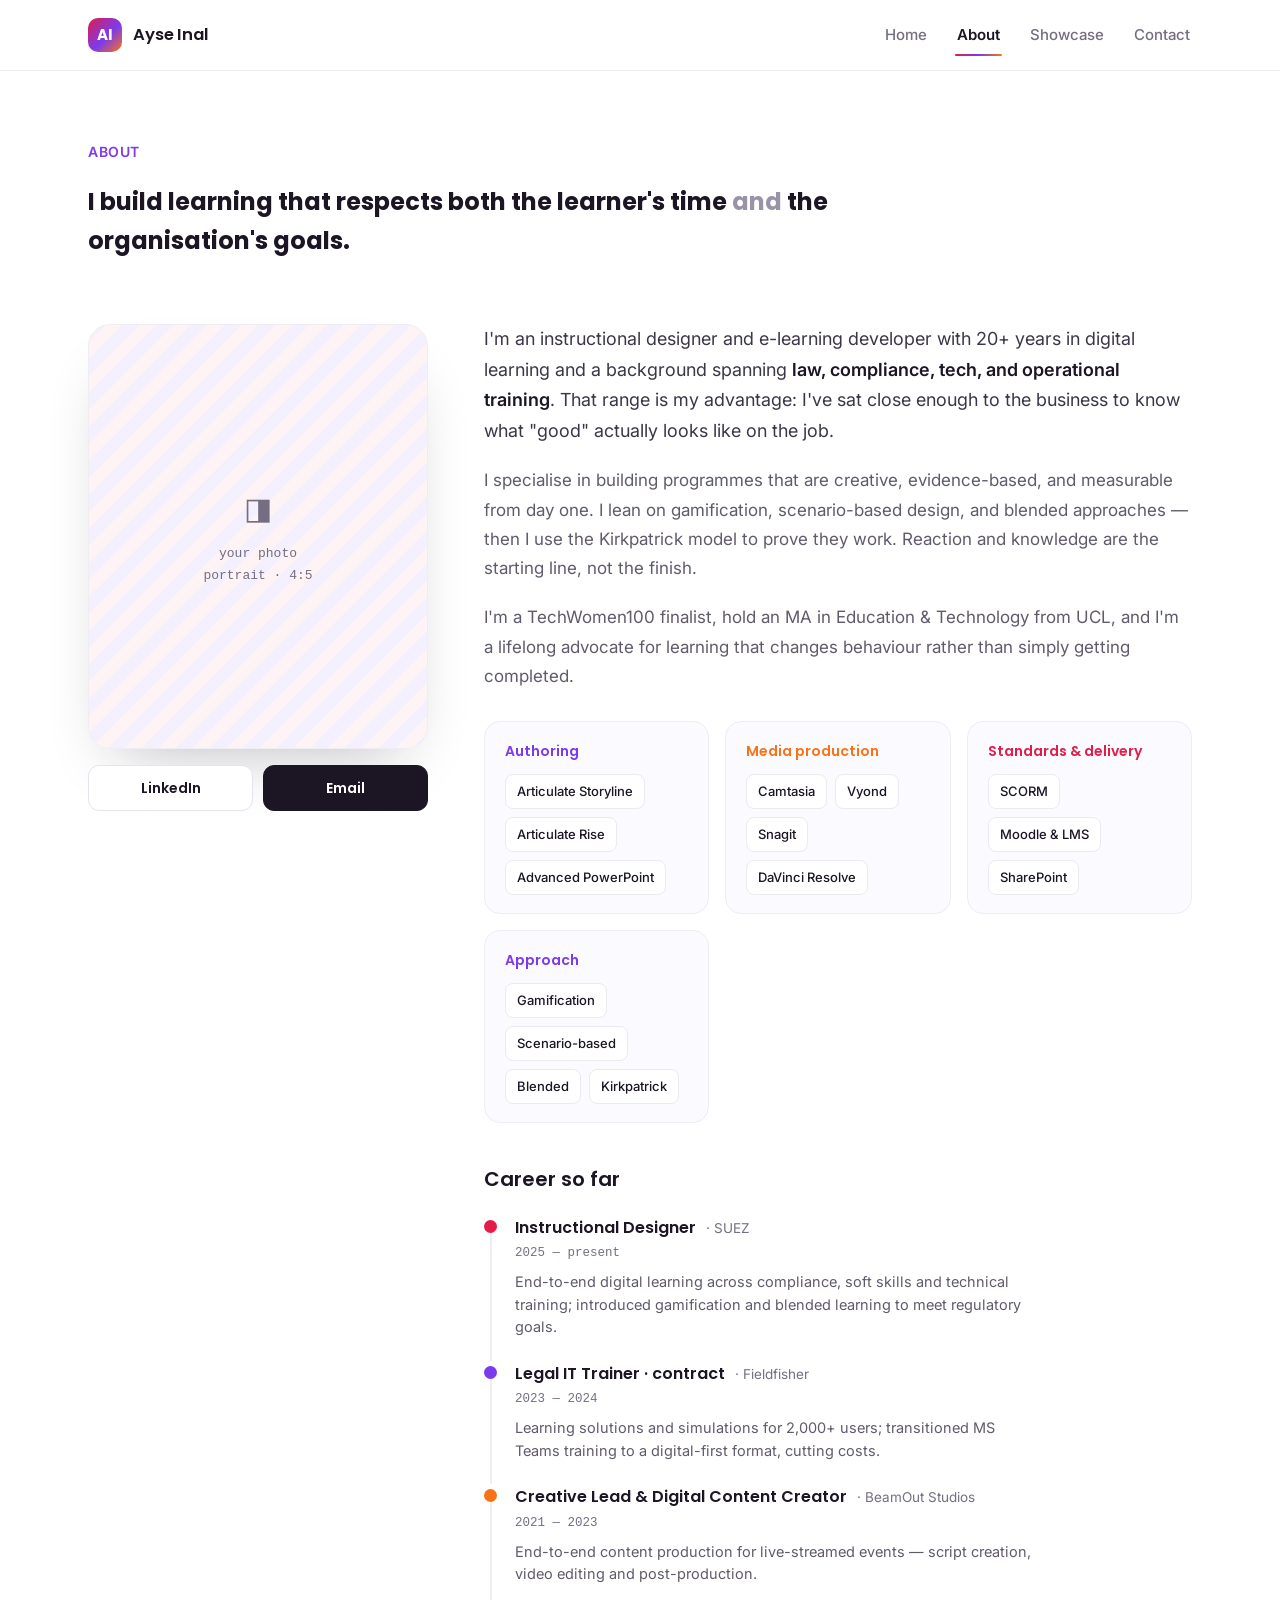
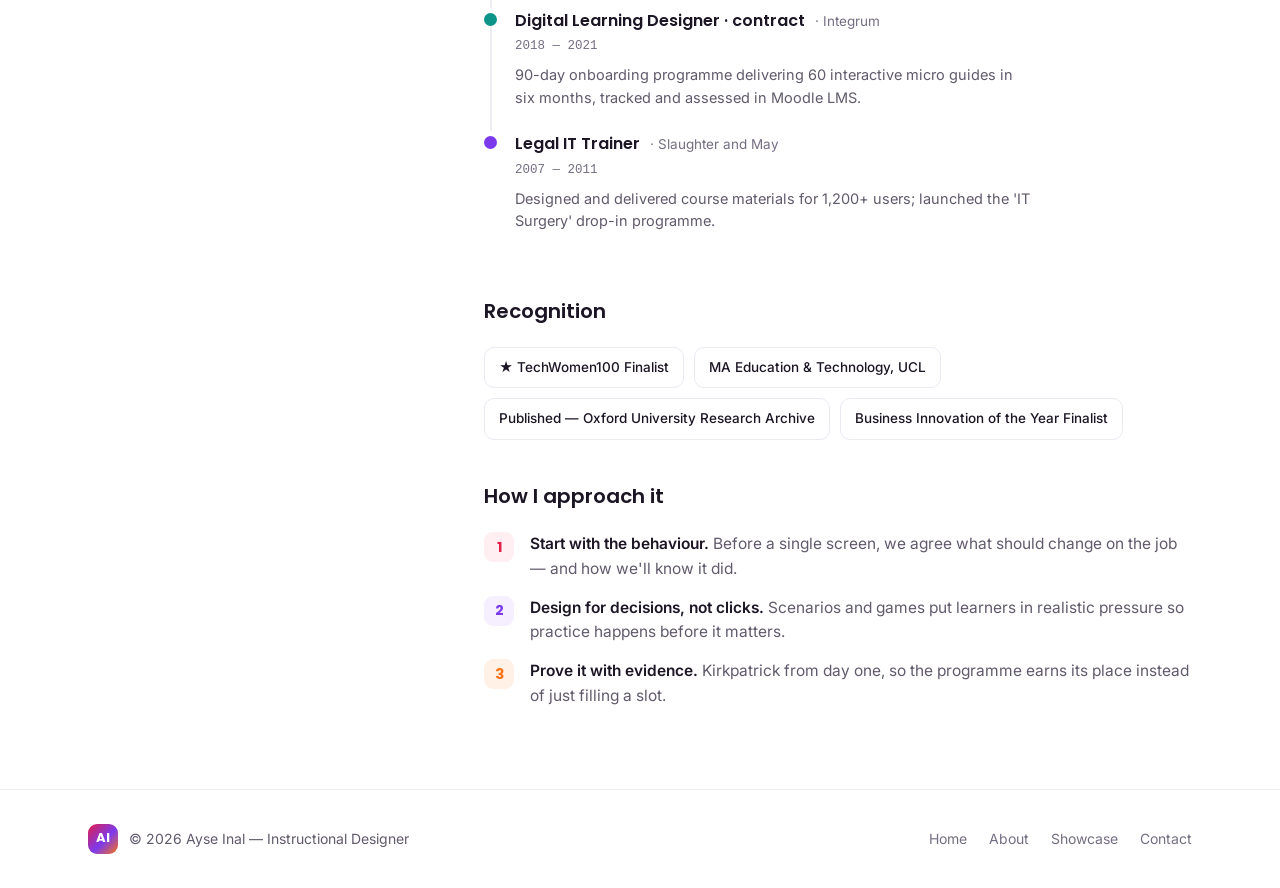
==== about.html @ 280767b0 "Replace coming-soon page with full portfolio site Four pages (Home, About, Showcase, Contact) implem" ====
<!DOCTYPE html>
<html lang="en">
<head>
<meta charset="utf-8">
<meta name="viewport" content="width=device-width, initial-scale=1">
<title>About — Ayse Inal</title>
<meta name="description" content="Ayse Inal — instructional designer with 20+ years across law, compliance, tech and operational training. TechWomen100 finalist, MA Education & Technology (UCL).">
<link rel="icon" type="image/svg+xml" href="assets/favicon.svg">
<link rel="preconnect" href="https://fonts.googleapis.com">
<link rel="preconnect" href="https://fonts.gstatic.com" crossorigin>
<link href="https://fonts.googleapis.com/css2?family=Poppins:wght@500;600;700&family=Inter:wght@400;500;600;700&display=swap" rel="stylesheet">
<link rel="stylesheet" href="css/styles.css">
</head>
<body>

<a class="skip-link" href="#main">Skip to content</a>

<header class="site-nav">
  <div class="nav-inner">
    <a class="brand" href="index.html">
      <span class="brand-mark" aria-hidden="true">AI</span>
      <span class="brand-name">Ayse Inal</span>
    </a>
    <nav aria-label="Primary">
      <ul class="nav-links">
        <li><a href="index.html">Home</a></li>
        <li><a href="about.html" aria-current="page">About</a></li>
        <li><a href="showcase.html">Showcase</a></li>
        <li><a href="contact.html">Contact</a></li>
      </ul>
    </nav>
  </div>
</header>

<main id="main">

  <section class="container about-head">
    <div class="eyebrow">About</div>
    <h1>I build learning that respects both the learner's time <span class="dim">and</span> the organisation's goals.</h1>
  </section>

  <section class="container about-layout">

    <div class="about-side">
      <!-- Replace this placeholder with your photo: delete the .photo-slot div
           and uncomment the img below (a portrait crop, roughly 4:5, works best).
      <img class="photo-slot" src="assets/portrait.jpg" alt="Ayse Inal">
      -->
      <div class="photo-slot" role="img" aria-label="Portrait photo placeholder">
        <div class="photo-slot-note">
          <div class="glyph" aria-hidden="true">◨</div>
          your photo<br>portrait · 4:5
        </div>
      </div>
      <div class="about-side-links">
        <a class="side-link linkedin" href="https://www.linkedin.com/in/your-handle" target="_blank" rel="noopener">LinkedIn</a>
        <a class="side-link email" href="mailto:hello@ayseinal.co.uk">Email</a>
      </div>
    </div>

    <div class="about-main">
      <p class="lead">
        I'm an instructional designer and e-learning developer with 20+ years in digital learning
        and a background spanning <strong>law, compliance, tech, and operational training</strong>.
        That range is my advantage: I've sat close enough to the business to know what "good"
        actually looks like on the job.
      </p>
      <p class="body-para">
        I specialise in building programmes that are creative, evidence-based, and measurable from
        day one. I lean on gamification, scenario-based design, and blended approaches — then I use
        the Kirkpatrick model to prove they work. Reaction and knowledge are the starting line, not
        the finish.
      </p>
      <p class="body-para last">
        I'm a TechWomen100 finalist, hold an MA in Education &amp; Technology from UCL, and I'm a
        lifelong advocate for learning that changes behaviour rather than simply getting completed.
      </p>

      <div class="tools-grid">
        <div class="tool-card c-violet">
          <h3>Authoring</h3>
          <div class="tool-chips">
            <span>Articulate Storyline</span>
            <span>Articulate Rise</span>
            <span>Advanced PowerPoint</span>
          </div>
        </div>
        <div class="tool-card c-orange">
          <h3>Media production</h3>
          <div class="tool-chips">
            <span>Camtasia</span>
            <span>Vyond</span>
            <span>Snagit</span>
            <span>DaVinci Resolve</span>
          </div>
        </div>
        <div class="tool-card c-rose">
          <h3>Standards &amp; delivery</h3>
          <div class="tool-chips">
            <span>SCORM</span>
            <span>Moodle &amp; LMS</span>
            <span>SharePoint</span>
          </div>
        </div>
        <div class="tool-card c-violet">
          <h3>Approach</h3>
          <div class="tool-chips">
            <span>Gamification</span>
            <span>Scenario-based</span>
            <span>Blended</span>
            <span>Kirkpatrick</span>
          </div>
        </div>
      </div>

      <h3 class="section-title">Career so far</h3>
      <div class="timeline">
        <div class="timeline-item">
          <div class="timeline-rail">
            <span class="timeline-dot" style="background:#e11d48"></span>
            <span class="timeline-line"></span>
          </div>
          <div class="timeline-body">
            <div class="timeline-head">
              <span class="timeline-role">Instructional Designer</span>
              <span class="timeline-org">· SUEZ</span>
            </div>
            <div class="timeline-period">2025 — present</div>
            <p class="timeline-note">End-to-end digital learning across compliance, soft skills and technical training; introduced gamification and blended learning to meet regulatory goals.</p>
          </div>
        </div>
        <div class="timeline-item">
          <div class="timeline-rail">
            <span class="timeline-dot" style="background:#7c3aed"></span>
            <span class="timeline-line"></span>
          </div>
          <div class="timeline-body">
            <div class="timeline-head">
              <span class="timeline-role">Legal IT Trainer · contract</span>
              <span class="timeline-org">· Fieldfisher</span>
            </div>
            <div class="timeline-period">2023 — 2024</div>
            <p class="timeline-note">Learning solutions and simulations for 2,000+ users; transitioned MS Teams training to a digital-first format, cutting costs.</p>
          </div>
        </div>
        <div class="timeline-item">
          <div class="timeline-rail">
            <span class="timeline-dot" style="background:#f97316"></span>
            <span class="timeline-line"></span>
          </div>
          <div class="timeline-body">
            <div class="timeline-head">
              <span class="timeline-role">Creative Lead &amp; Digital Content Creator</span>
              <span class="timeline-org">· BeamOut Studios</span>
            </div>
            <div class="timeline-period">2021 — 2023</div>
            <p class="timeline-note">End-to-end content production for live-streamed events — script creation, video editing and post-production.</p>
          </div>
        </div>
        <div class="timeline-item">
          <div class="timeline-rail">
            <span class="timeline-dot" style="background:#0d9488"></span>
            <span class="timeline-line"></span>
          </div>
          <div class="timeline-body">
            <div class="timeline-head">
              <span class="timeline-role">Digital Learning Designer · contract</span>
              <span class="timeline-org">· Integrum</span>
            </div>
            <div class="timeline-period">2018 — 2021</div>
            <p class="timeline-note">90-day onboarding programme delivering 60 interactive micro guides in six months, tracked and assessed in Moodle LMS.</p>
          </div>
        </div>
        <div class="timeline-item">
          <div class="timeline-rail">
            <span class="timeline-dot" style="background:#7c3aed"></span>
            <span class="timeline-line"></span>
          </div>
          <div class="timeline-body">
            <div class="timeline-head">
              <span class="timeline-role">Legal IT Trainer</span>
              <span class="timeline-org">· Slaughter and May</span>
            </div>
            <div class="timeline-period">2007 — 2011</div>
            <p class="timeline-note">Designed and delivered course materials for 1,200+ users; launched the 'IT Surgery' drop-in programme.</p>
          </div>
        </div>
      </div>

      <h3 class="section-title">Recognition</h3>
      <div class="recognition">
        <span>★ TechWomen100 Finalist</span>
        <span>MA Education &amp; Technology, UCL</span>
        <span>Published — Oxford University Research Archive</span>
        <span>Business Innovation of the Year Finalist</span>
      </div>

      <h3 class="section-title">How I approach it</h3>
      <div class="approach">
        <div class="approach-step">
          <span class="step-num n1" aria-hidden="true">1</span>
          <p><strong>Start with the behaviour.</strong> Before a single screen, we agree what should change on the job — and how we'll know it did.</p>
        </div>
        <div class="approach-step">
          <span class="step-num n2" aria-hidden="true">2</span>
          <p><strong>Design for decisions, not clicks.</strong> Scenarios and games put learners in realistic pressure so practice happens before it matters.</p>
        </div>
        <div class="approach-step">
          <span class="step-num n3" aria-hidden="true">3</span>
          <p><strong>Prove it with evidence.</strong> Kirkpatrick from day one, so the programme earns its place instead of just filling a slot.</p>
        </div>
      </div>
    </div>

  </section>

</main>

<footer class="site-footer">
  <div class="footer-inner">
    <div class="footer-brand">
      <span class="brand-mark" aria-hidden="true">AI</span>
      <span>© 2026 Ayse Inal — Instructional Designer</span>
    </div>
    <ul class="footer-links">
      <li><a href="index.html">Home</a></li>
      <li><a href="about.html">About</a></li>
      <li><a href="showcase.html">Showcase</a></li>
      <li><a href="contact.html">Contact</a></li>
    </ul>
  </div>
</footer>

</body>
</html>
---- css/styles.css ----
/* ==========================================================================
   Ayse Inal — portfolio styles
   Palette: rose #e11d48 · violet #7c3aed · orange #f97316 on white
   Type: Poppins (headings 600/700) · Inter (body 400)
   ========================================================================== */

:root {
  --ink: #1c1524;
  --muted: #615a6b;
  --faint: #756e82;
  --hairline: #efecf4;
  --hairline-soft: #f2eff6;
  --chipline: #ece9f1;
  --bg-soft: #fbfaff;
  --seg-bg: #f4f1fa;
  --rose: #e11d48;
  --violet: #7c3aed;
  --orange: #f97316;
  --teal: #0d9488;
  --grad: linear-gradient(120deg, #e11d48, #7c3aed 60%, #f97316);
  --grad-logo: linear-gradient(135deg, #e11d48, #7c3aed 55%, #f97316);
  --font-head: Poppins, Inter, system-ui, sans-serif;
  --font-body: Inter, system-ui, -apple-system, sans-serif;
  --font-mono: 'Courier New', monospace;
}

* { box-sizing: border-box; }

html { scroll-behavior: smooth; }

body {
  margin: 0;
  background: #fff;
  color: var(--ink);
  font-family: var(--font-body);
  font-size: 16px;
  line-height: 1.6;
  -webkit-font-smoothing: antialiased;
}

::selection { background: #f5d6df; color: #1c1524; }

img { max-width: 100%; display: block; }

h1, h2, h3 { font-family: var(--font-head); }

a { color: inherit; }

button { font: inherit; }

:focus-visible {
  outline: 3px solid #7c3aed66;
  outline-offset: 2px;
  border-radius: 6px;
}

input:focus, textarea:focus {
  outline: none;
  border-color: var(--violet) !important;
  box-shadow: 0 0 0 3px #7c3aed22 !important;
}

body.no-scroll { overflow: hidden; }

@keyframes marquee { from { transform: translateX(0); } to { transform: translateX(-50%); } }
@keyframes floaty { 0%, 100% { transform: translateY(0); } 50% { transform: translateY(-13px); } }
@keyframes fadeup { from { opacity: 0; transform: translateY(14px); } to { opacity: 1; transform: none; } }
@keyframes spin { to { transform: rotate(360deg); } }

/* ---------- layout helpers ---------- */

.container {
  max-width: 1160px;
  margin-left: auto;
  margin-right: auto;
  padding-left: 28px;
  padding-right: 28px;
}

.skip-link {
  position: absolute;
  left: -9999px;
  top: 0;
  z-index: 100;
  background: var(--ink);
  color: #fff;
  padding: 10px 18px;
  border-radius: 0 0 12px 0;
  font-weight: 600;
  font-size: 14px;
  text-decoration: none;
}
.skip-link:focus { left: 0; }

.eyebrow {
  font-size: 14px;
  font-weight: 600;
  color: var(--violet);
  letter-spacing: .04em;
  text-transform: uppercase;
  margin-bottom: 14px;
}

.grad-text {
  background: var(--grad);
  -webkit-background-clip: text;
  background-clip: text;
  color: transparent;
}
.grad-text-warm {
  background: linear-gradient(120deg, #f97316, #e11d48, #7c3aed);
  -webkit-background-clip: text;
  background-clip: text;
  color: transparent;
}
.grad-text-rv {
  background: linear-gradient(120deg, #e11d48, #7c3aed);
  -webkit-background-clip: text;
  background-clip: text;
  color: transparent;
}

/* ---------- buttons ---------- */

.btn {
  display: inline-flex;
  align-items: center;
  justify-content: center;
  gap: 8px;
  font-family: var(--font-head);
  font-weight: 600;
  font-size: 15.5px;
  border-radius: 13px;
  padding: 15px 28px;
  cursor: pointer;
  text-decoration: none;
  border: none;
  transition: transform .18s, box-shadow .18s, border-color .18s, background .18s;
}

.btn-grad {
  color: #fff;
  background: var(--grad);
  box-shadow: 0 10px 24px -10px #7c3aed88;
}
.btn-grad:hover { transform: translateY(-2px); box-shadow: 0 16px 30px -10px #7c3aedaa; }

.btn-outline {
  color: var(--ink);
  background: #fff;
  border: 1.5px solid #e6e2ee;
  padding: 15px 26px;
}
.btn-outline:hover { border-color: var(--ink); transform: translateY(-2px); }

.btn-light {
  color: var(--ink);
  background: #fff;
  padding: 16px 30px;
}
.btn-light:hover { transform: translateY(-2px); }

.btn-dark {
  display: inline-block;
  font-family: var(--font-head);
  font-weight: 600;
  font-size: 14px;
  color: #fff;
  background: var(--ink);
  border-radius: 11px;
  padding: 11px 20px;
  text-decoration: none;
  border: none;
  cursor: pointer;
  transition: background .18s;
}
.btn-dark:hover { background: var(--violet); }

/* ---------- nav ---------- */

.site-nav {
  position: sticky;
  top: 0;
  z-index: 40;
  background: rgba(255, 255, 255, .82);
  backdrop-filter: blur(14px);
  -webkit-backdrop-filter: blur(14px);
  border-bottom: 1px solid var(--hairline);
}

.nav-inner {
  max-width: 1160px;
  margin: 0 auto;
  padding: 0 28px;
  height: 70px;
  display: flex;
  align-items: center;
  justify-content: space-between;
  gap: 24px;
}

.brand {
  display: flex;
  align-items: center;
  gap: 11px;
  text-decoration: none;
}

.brand-mark {
  width: 34px;
  height: 34px;
  border-radius: 10px;
  background: var(--grad-logo);
  display: flex;
  align-items: center;
  justify-content: center;
  color: #fff;
  font-family: var(--font-head);
  font-weight: 700;
  font-size: 15px;
}

.brand-name {
  font-family: var(--font-head);
  font-weight: 600;
  font-size: 16.5px;
  letter-spacing: -.01em;
}

.nav-links {
  display: flex;
  align-items: center;
  gap: 26px;
  list-style: none;
  margin: 0;
  padding: 0;
}

.nav-links a {
  position: relative;
  display: inline-block;
  font-size: 15px;
  font-weight: 500;
  color: var(--faint);
  text-decoration: none;
  padding: 6px 2px;
  transition: color .15s;
}
.nav-links a:hover { color: var(--ink); }

.nav-links a[aria-current="page"] {
  color: var(--ink);
  font-weight: 600;
}
.nav-links a[aria-current="page"]::after {
  content: "";
  position: absolute;
  left: 0;
  right: 0;
  bottom: -3px;
  height: 2.5px;
  border-radius: 2px;
  background: linear-gradient(90deg, #e11d48, #7c3aed, #f97316);
}

@media (max-width: 480px) {
  .brand-name { display: none; }
  .nav-links { gap: 16px; }
  .nav-links a { font-size: 14px; }
  .nav-inner { padding: 0 20px; }
}

/* ---------- footer ---------- */

.site-footer { border-top: 1px solid var(--hairline); margin-top: 20px; }

.footer-inner {
  max-width: 1160px;
  margin: 0 auto;
  padding: 34px 28px;
  display: flex;
  gap: 20px;
  flex-wrap: wrap;
  align-items: center;
  justify-content: space-between;
}

.footer-brand { display: flex; align-items: center; gap: 11px; }

.footer-brand .brand-mark { width: 30px; height: 30px; border-radius: 9px; font-size: 13px; }

.footer-brand span:last-child { font-size: 14px; color: var(--muted); }

.footer-links { display: flex; gap: 22px; list-style: none; margin: 0; padding: 0; }

.footer-links a {
  font-size: 14px;
  color: var(--faint);
  text-decoration: none;
  transition: color .15s;
}
.footer-links a:hover { color: var(--ink); }

/* ---------- thumbnails (shared) ---------- */

.thumb { position: relative; overflow: hidden; }

.thumb-fill { position: absolute; inset: 0; }

.thumb-img {
  position: absolute;
  inset: 0;
  width: 100%;
  height: 100%;
  object-fit: cover;
}

/* ==========================================================================
   HOME
   ========================================================================== */

.hero {
  max-width: 1160px;
  margin: 0 auto;
  padding: 76px 28px 60px;
  display: flex;
  gap: 56px;
  align-items: center;
  flex-wrap: wrap;
}

.hero-copy { flex: 1 1 460px; min-width: 320px; }

.hero-pill {
  display: inline-flex;
  align-items: center;
  gap: 8px;
  padding: 7px 15px;
  border-radius: 999px;
  background: #f7f3ff;
  border: 1px solid #ece4ff;
  font-size: 13px;
  font-weight: 600;
  color: var(--violet);
  margin-bottom: 26px;
}
.hero-pill::before {
  content: "";
  width: 7px;
  height: 7px;
  border-radius: 50%;
  background: var(--violet);
}

.hero h1 {
  font-weight: 700;
  font-size: clamp(36px, 6.2vw, 56px);
  line-height: 1.04;
  letter-spacing: -.025em;
  margin: 0 0 22px;
}

.hero-sub {
  font-size: 18.5px;
  line-height: 1.62;
  color: var(--muted);
  max-width: 540px;
  margin: 0 0 34px;
}

.hero-ctas { display: flex; gap: 14px; flex-wrap: wrap; margin-bottom: 44px; }

.hero-stats { display: flex; gap: 34px; flex-wrap: wrap; }

.hero-stats .divider { width: 1px; background: var(--hairline); }

.stat-value { font-family: var(--font-head); font-weight: 700; font-size: 26px; }

.stat-label { font-size: 13.5px; color: var(--faint); margin-top: 2px; }

/* hero visual */

.hero-visual {
  flex: 1 1 360px;
  min-width: 300px;
  position: relative;
  display: flex;
  justify-content: center;
  padding: 20px 0;
}

.hero-card-wrap { position: relative; width: 340px; }

.feature-card {
  border-radius: 22px;
  border: 1px solid var(--hairline);
  background: #fff;
  box-shadow: 0 30px 60px -28px rgba(28, 21, 36, .28);
  overflow: hidden;
  transform: rotate(-2.5deg);
}

.feature-thumb { height: 186px; }

.feature-body { padding: 18px 20px; }

.feature-tags { display: flex; gap: 7px; margin-bottom: 10px; }

.tag {
  font-size: 11px;
  font-weight: 600;
  padding: 4px 9px;
  border-radius: 6px;
  color: var(--violet);
  background: #f5efff;
}
.tag-rose { color: var(--rose); background: #ffeef2; }

.feature-title { font-family: var(--font-head); font-weight: 600; font-size: 16px; }

.feature-meta {
  font-size: 12.5px;
  color: var(--faint);
  margin-top: 4px;
  font-family: var(--font-mono);
}

.float-badge {
  position: absolute;
  border-radius: 14px;
  padding: 11px 15px;
  animation: floaty 5s ease-in-out infinite;
}
.float-badge .badge-label { font-size: 11px; font-weight: 600; }
.float-badge .badge-value { font-family: var(--font-head); font-weight: 700; font-size: 19px; }

.float-a {
  top: -16px;
  right: -14px;
  background: #fff;
  border: 1px solid var(--hairline);
  box-shadow: 0 16px 30px -14px rgba(28, 21, 36, .3);
}
.float-a .badge-label { color: var(--faint); }
.float-a .badge-value { color: #9a92a8; text-decoration: line-through; }

.float-b {
  bottom: -18px;
  left: -20px;
  background: var(--ink);
  color: #fff;
  box-shadow: 0 16px 34px -12px rgba(28, 21, 36, .5);
  animation-duration: 6.5s;
  animation-delay: .6s;
}
.float-b .badge-label { color: #b6aec6; }
.float-b .badge-value {
  background: linear-gradient(120deg, #f97316, #e11d48);
  -webkit-background-clip: text;
  background-clip: text;
  color: transparent;
}

/* marquee strip */

.marquee-section {
  padding: 22px 0 46px;
  border-top: 1px solid var(--hairline-soft);
  border-bottom: 1px solid var(--hairline-soft);
  background: var(--bg-soft);
  overflow: hidden;
}

.marquee-head {
  margin-bottom: 20px;
  display: flex;
  align-items: baseline;
  justify-content: space-between;
  gap: 16px;
}

.marquee-label {
  font-family: var(--font-head);
  font-weight: 600;
  font-size: 14px;
  color: var(--faint);
  letter-spacing: .02em;
  text-transform: uppercase;
}

.link-accent {
  color: var(--violet);
  font-weight: 600;
  font-size: 14px;
  text-decoration: none;
}
.link-accent:hover { text-decoration: underline; }

.marquee-mask {
  width: 100%;
  overflow: hidden;
  -webkit-mask-image: linear-gradient(90deg, transparent, #000 6%, #000 94%, transparent);
  mask-image: linear-gradient(90deg, transparent, #000 6%, #000 94%, transparent);
}

.marquee-track {
  display: flex;
  gap: 20px;
  width: max-content;
  animation: marquee 34s linear infinite;
}
.marquee-mask:hover .marquee-track,
.marquee-mask:focus-within .marquee-track { animation-play-state: paused; }

.marquee-card {
  width: 230px;
  flex: none;
  background: #fff;
  border: 1px solid var(--hairline);
  border-radius: 16px;
  overflow: hidden;
  box-shadow: 0 8px 20px -16px rgba(28, 21, 36, .3);
}

.marquee-thumb { height: 112px; }

.marquee-body { padding: 12px 14px; }

.marquee-title {
  font-family: var(--font-head);
  font-weight: 600;
  font-size: 14px;
  margin-top: 8px;
  line-height: 1.3;
}

/* statement band */

.statement-wrap { padding-top: 74px; padding-bottom: 74px; }

.statement {
  border-radius: 26px;
  background: var(--ink);
  color: #fff;
  padding: clamp(36px, 5vw, 58px) clamp(28px, 4.5vw, 52px);
  display: flex;
  gap: 44px;
  flex-wrap: wrap;
  align-items: center;
  justify-content: space-between;
  position: relative;
  overflow: hidden;
}

.statement::before,
.statement::after {
  content: "";
  position: absolute;
  border-radius: 50%;
  pointer-events: none;
}
.statement::before {
  top: -60px;
  right: -40px;
  width: 240px;
  height: 240px;
  background: radial-gradient(circle, #7c3aed55, transparent 70%);
}
.statement::after {
  bottom: -80px;
  left: 30%;
  width: 220px;
  height: 220px;
  background: radial-gradient(circle, #e11d4844, transparent 70%);
}

.statement-copy { flex: 1 1 460px; min-width: 300px; position: relative; z-index: 1; }

.statement h2 {
  font-weight: 700;
  font-size: clamp(28px, 4.5vw, 36px);
  line-height: 1.15;
  letter-spacing: -.02em;
  margin: 0 0 14px;
}

.statement p {
  font-size: 16.5px;
  line-height: 1.6;
  color: #c3bccf;
  max-width: 520px;
  margin: 0;
}

.statement-cta { position: relative; z-index: 1; }

/* ==========================================================================
   PAGE HEADERS (About / Showcase / Contact)
   ========================================================================== */

.page-head { padding-top: 70px; padding-bottom: 30px; }

.page-head h1 {
  font-weight: 700;
  font-size: clamp(32px, 5.5vw, 44px);
  line-height: 1.08;
  letter-spacing: -.025em;
  margin: 0 0 16px;
}

.page-head .lede {
  font-size: 17.5px;
  line-height: 1.6;
  color: var(--muted);
  max-width: 600px;
  margin: 0;
}

/* ==========================================================================
   ABOUT
   ========================================================================== */

.about-head { padding-top: 70px; padding-bottom: 40px; }
.about-head h1 { max-width: 760px; margin-bottom: 0; }
.about-head .dim { color: #9a92a8; }

.about-layout {
  padding-top: 24px;
  padding-bottom: 20px;
  display: flex;
  gap: 56px;
  flex-wrap: wrap;
  align-items: flex-start;
}

.about-side { flex: 0 0 340px; position: sticky; top: 96px; }

@media (max-width: 900px) {
  .about-side { position: static; flex: 1 1 100%; max-width: 420px; }
}

.photo-slot {
  border-radius: 22px;
  overflow: hidden;
  border: 1px solid var(--hairline);
  box-shadow: 0 30px 60px -30px rgba(28, 21, 36, .3);
  aspect-ratio: 4 / 5;
  background: repeating-linear-gradient(135deg, #7c3aed14 0 12px, #e11d480d 12px 24px);
  display: flex;
  align-items: center;
  justify-content: center;
}

.photo-slot-note {
  text-align: center;
  color: var(--faint);
  font-family: var(--font-mono);
  font-size: 13px;
  line-height: 1.7;
}
.photo-slot-note .glyph { font-size: 30px; margin-bottom: 6px; }

.about-side-links { display: flex; gap: 10px; margin-top: 16px; }

.side-link {
  flex: 1;
  text-align: center;
  font-family: var(--font-head);
  font-weight: 600;
  font-size: 14px;
  border-radius: 11px;
  padding: 11px;
  text-decoration: none;
  transition: border-color .18s;
}
.side-link.linkedin { color: var(--ink); background: #fff; border: 1.5px solid #e6e2ee; }
.side-link.linkedin:hover { border-color: var(--ink); }
.side-link.email { color: #fff; background: var(--ink); border: 1.5px solid var(--ink); }

.about-main { flex: 1 1 460px; min-width: 320px; }

.about-main .lead {
  font-size: 18px;
  line-height: 1.7;
  color: #3c3648;
  margin: 0 0 20px;
}
.about-main .lead strong { color: var(--ink); font-weight: 600; }

.about-main .body-para {
  font-size: 17px;
  line-height: 1.72;
  color: var(--muted);
  margin: 0 0 20px;
}
.about-main .body-para.last { margin-bottom: 30px; }

.tools-grid {
  display: grid;
  grid-template-columns: repeat(auto-fit, minmax(220px, 1fr));
  gap: 16px;
  margin-bottom: 40px;
}

.tool-card {
  border: 1px solid var(--hairline);
  border-radius: 16px;
  padding: 18px 20px;
  background: var(--bg-soft);
}

.tool-card h3 {
  font-weight: 600;
  font-size: 14px;
  margin: 0 0 12px;
}
.tool-card.c-violet h3 { color: var(--violet); }
.tool-card.c-orange h3 { color: var(--orange); }
.tool-card.c-rose h3 { color: var(--rose); }

.tool-chips { display: flex; flex-wrap: wrap; gap: 8px; }

.tool-chips span {
  font-size: 13px;
  font-weight: 500;
  background: #fff;
  border: 1px solid var(--chipline);
  padding: 6px 11px;
  border-radius: 8px;
}

.section-title { font-weight: 600; font-size: 20px; margin: 0 0 20px; }

.timeline { margin-bottom: 40px; }

.timeline-item { display: flex; gap: 18px; align-items: stretch; }

.timeline-rail { flex: none; display: flex; flex-direction: column; align-items: center; }

.timeline-dot {
  width: 13px;
  height: 13px;
  border-radius: 50%;
  margin-top: 5px;
  flex: none;
}

.timeline-line { width: 2px; flex: 1; background: var(--hairline); }

.timeline-item:last-child .timeline-line { background: transparent; }

.timeline-body { padding-bottom: 22px; }

.timeline-head { display: flex; gap: 10px; align-items: baseline; flex-wrap: wrap; }

.timeline-role { font-family: var(--font-head); font-weight: 600; font-size: 16px; }

.timeline-org { font-size: 13.5px; color: var(--faint); }

.timeline-period {
  font-size: 12.5px;
  color: var(--faint);
  font-weight: 500;
  margin: 3px 0 8px;
  font-family: var(--font-mono);
}

.timeline-note {
  margin: 0;
  font-size: 14.5px;
  line-height: 1.55;
  color: var(--muted);
  max-width: 520px;
}

.recognition { display: flex; flex-wrap: wrap; gap: 10px; margin-bottom: 40px; }

.recognition span {
  font-size: 13.5px;
  font-weight: 500;
  color: var(--ink);
  background: #fff;
  border: 1px solid var(--chipline);
  padding: 9px 14px;
  border-radius: 10px;
}

.approach { display: flex; flex-direction: column; gap: 14px; padding-bottom: 40px; }

.approach-step { display: flex; gap: 16px; align-items: flex-start; }

.step-num {
  flex: none;
  width: 30px;
  height: 30px;
  border-radius: 9px;
  font-family: var(--font-head);
  font-weight: 700;
  font-size: 14px;
  display: flex;
  align-items: center;
  justify-content: center;
}
.step-num.n1 { background: #ffeef2; color: var(--rose); }
.step-num.n2 { background: #f5efff; color: var(--violet); }
.step-num.n3 { background: #fff1e6; color: var(--orange); }

.approach-step p { margin: 0; font-size: 15.5px; line-height: 1.6; color: var(--muted); }
.approach-step strong { color: var(--ink); font-weight: 600; }

/* ==========================================================================
   SHOWCASE
   ========================================================================== */

.filter-bar {
  padding-top: 14px;
  padding-bottom: 8px;
  display: flex;
  gap: 18px;
  flex-wrap: wrap;
  align-items: center;
  justify-content: space-between;
}

.filter-left { display: flex; align-items: center; gap: 14px; flex-wrap: wrap; }

.filter-label { font-size: 14px; font-weight: 600; color: var(--faint); }

.seg { display: inline-flex; background: var(--seg-bg); border-radius: 11px; padding: 4px; }

.seg-btn {
  font-family: var(--font-head);
  font-weight: 600;
  font-size: 13.5px;
  padding: 8px 16px;
  border-radius: 8px;
  border: none;
  cursor: pointer;
  background: transparent;
  color: var(--faint);
  transition: all .15s;
}

.seg-btn[aria-pressed="true"] {
  background: #fff;
  color: var(--ink);
  box-shadow: 0 2px 6px -2px rgba(28, 21, 36, .25);
}

.result-count { font-size: 14px; color: var(--faint); }

.chip-row {
  padding-top: 6px;
  padding-bottom: 4px;
  display: flex;
  gap: 10px;
  flex-wrap: wrap;
}

.chip {
  font-family: var(--font-body);
  font-size: 14px;
  font-weight: 500;
  padding: 9px 16px;
  border-radius: 999px;
  cursor: pointer;
  transition: all .15s;
  background: #fff;
  color: #6f6878;
  border: 1px solid var(--chipline);
}
.chip:hover { border-color: #c9c2d6; color: var(--ink); }

.chip[aria-pressed="true"] {
  background: var(--ink);
  color: #fff;
  border-color: var(--ink);
}

.grid-wrap { padding-top: 26px; padding-bottom: 40px; }

.course-grid {
  display: grid;
  grid-template-columns: repeat(auto-fill, minmax(300px, 1fr));
  gap: 26px;
}

.course-card {
  border: 1px solid var(--hairline);
  border-radius: 18px;
  overflow: hidden;
  background: #fff;
  display: flex;
  flex-direction: column;
  transition: transform .2s, box-shadow .2s;
  box-shadow: 0 10px 26px -20px rgba(28, 21, 36, .4);
}
.course-card:hover,
.course-card:focus-within {
  transform: translateY(-4px);
  box-shadow: 0 22px 40px -22px rgba(28, 21, 36, .4);
}

.card-thumb { height: 168px; }

.card-badge {
  position: absolute;
  top: 12px;
  left: 12px;
  font-size: 11.5px;
  font-weight: 600;
  color: var(--ink);
  background: rgba(255, 255, 255, .92);
  padding: 4px 10px;
  border-radius: 7px;
}

.card-duration {
  position: absolute;
  bottom: 12px;
  right: 12px;
  font-size: 11.5px;
  font-weight: 500;
  color: var(--ink);
  background: rgba(255, 255, 255, .92);
  padding: 4px 10px;
  border-radius: 7px;
  font-family: var(--font-mono);
}

.card-body {
  padding: 20px 20px 22px;
  display: flex;
  flex-direction: column;
  flex: 1;
}

.card-tags { display: flex; flex-wrap: wrap; gap: 7px; margin-bottom: 12px; }

.card-tags .tag { font-size: 11.5px; }

.card-title {
  font-weight: 600;
  font-size: 19px;
  line-height: 1.25;
  margin: 0 0 9px;
}

.card-desc {
  font-size: 14.5px;
  line-height: 1.55;
  color: var(--muted);
  margin: 0 0 18px;
  flex: 1;
}

.btn-launch { align-self: flex-start; }

.empty-state {
  text-align: center;
  padding: 60px 20px;
  color: var(--muted);
}
.empty-state p { font-size: 16px; margin: 0 0 18px; }

.footnote {
  margin: 34px 0 0;
  font-size: 13px;
  color: var(--faint);
  font-family: var(--font-mono);
  text-align: center;
}
.footnote .mono-accent { color: var(--violet); }

/* ---------- lightbox ---------- */

.lightbox {
  position: fixed;
  inset: 0;
  z-index: 80;
  display: flex;
  align-items: center;
  justify-content: center;
  padding: 24px;
  animation: fadeup .2s ease;
}
.lightbox[hidden] { display: none; }

.lightbox-backdrop {
  position: absolute;
  inset: 0;
  background: rgba(20, 15, 26, .62);
  backdrop-filter: blur(6px);
  -webkit-backdrop-filter: blur(6px);
  border: none;
  cursor: default;
  padding: 0;
}

.lightbox-panel {
  position: relative;
  width: 100%;
  max-width: 920px;
  max-height: 90vh;
  background: #fff;
  border-radius: 20px;
  overflow: hidden;
  display: flex;
  flex-direction: column;
  box-shadow: 0 40px 90px -30px rgba(20, 15, 26, .7);
}

.lb-head {
  display: flex;
  align-items: center;
  justify-content: space-between;
  gap: 16px;
  padding: 18px 22px;
  border-bottom: 1px solid var(--hairline);
}

.lb-title { font-family: var(--font-head); font-weight: 600; font-size: 17px; }

.lb-src {
  font-size: 12.5px;
  color: var(--faint);
  margin-top: 2px;
  font-family: var(--font-mono);
  word-break: break-all;
}

.lb-close {
  flex: none;
  width: 38px;
  height: 38px;
  border-radius: 10px;
  border: 1px solid var(--hairline);
  background: #fff;
  cursor: pointer;
  font-size: 18px;
  color: var(--muted);
  transition: background .15s;
}
.lb-close:hover { background: var(--seg-bg); }

.lb-body {
  /* flex-basis: auto so the explicit height wins; shrink 1 lets a short
     viewport compress the viewer instead of cropping the footer */
  flex: 0 1 auto;
  height: min(62vh, 560px);
  position: relative;
  background: var(--bg-soft);
}

.lb-frame {
  position: absolute;
  inset: 0;
  width: 100%;
  height: 100%;
  border: 0;
}

.lb-loading {
  position: absolute;
  inset: 0;
  display: flex;
  align-items: center;
  justify-content: center;
  background: #fff;
}
.lb-loading[hidden] { display: none; }

.lb-loading-fill { position: absolute; inset: 0; }

.lb-loading-card {
  position: relative;
  text-align: center;
  color: var(--muted);
  background: rgba(255, 255, 255, .92);
  border-radius: 16px;
  padding: 26px 32px;
  max-width: 420px;
  font-family: var(--font-head);
  font-weight: 600;
  font-size: 15px;
}

.lb-spinner {
  width: 30px;
  height: 30px;
  margin: 0 auto 12px;
  border-radius: 50%;
  border: 3px solid var(--hairline);
  border-top-color: var(--violet);
  animation: spin .8s linear infinite;
}

.lb-hint {
  margin: 10px 0 0;
  font-family: var(--font-body);
  font-weight: 400;
  font-size: 13.5px;
  color: var(--faint);
}
.lb-hint a { color: var(--violet); font-weight: 600; }
.lb-hint[hidden] { display: none; }

.lb-foot {
  padding: 16px 22px;
  border-top: 1px solid var(--hairline);
  display: flex;
  gap: 12px;
  align-items: center;
  justify-content: space-between;
  flex-wrap: wrap;
}

.lb-source-note { font-size: 12.5px; color: var(--faint); }
.lb-source-note .src-local { color: var(--violet); font-weight: 600; }
.lb-source-note .src-external { color: var(--orange); font-weight: 600; }

@media (max-width: 640px) {
  .lightbox { padding: 12px; }
  .lb-body { height: min(58vh, 480px); }
}

/* ==========================================================================
   CONTACT
   ========================================================================== */

.contact-layout {
  padding-top: 70px;
  padding-bottom: 60px;
  display: flex;
  gap: 56px;
  flex-wrap: wrap;
  align-items: flex-start;
}

.contact-intro { flex: 1 1 380px; min-width: 300px; }

.contact-intro h1 {
  font-weight: 700;
  font-size: clamp(32px, 5.5vw, 44px);
  line-height: 1.08;
  letter-spacing: -.025em;
  margin: 0 0 18px;
}

.contact-intro .lede {
  font-size: 17.5px;
  line-height: 1.62;
  color: var(--muted);
  max-width: 440px;
  margin: 0 0 32px;
}

.contact-cards { display: flex; flex-direction: column; gap: 14px; }

.contact-card {
  display: flex;
  align-items: center;
  gap: 14px;
  text-decoration: none;
  color: var(--ink);
  border: 1px solid var(--hairline);
  border-radius: 14px;
  padding: 16px 18px;
  transition: border-color .18s, transform .18s;
}
.contact-card.email-card:hover { border-color: var(--rose); transform: translateX(3px); }
.contact-card.linkedin-card:hover { border-color: var(--violet); transform: translateX(3px); }

.contact-card-icon {
  width: 40px;
  height: 40px;
  border-radius: 10px;
  display: flex;
  align-items: center;
  justify-content: center;
  font-size: 18px;
}
.email-card .contact-card-icon { background: #ffeef2; color: var(--rose); }
.linkedin-card .contact-card-icon {
  background: #f5efff;
  color: var(--violet);
  font-family: var(--font-head);
  font-weight: 700;
  font-size: 15px;
}

.contact-card-label { display: block; font-size: 12.5px; color: var(--faint); }
.contact-card-value { font-family: var(--font-head); font-weight: 600; font-size: 15px; }

.contact-form-wrap { flex: 1 1 380px; min-width: 300px; }

.contact-form {
  border: 1px solid var(--hairline);
  border-radius: 20px;
  padding: 30px 28px;
  background: var(--bg-soft);
  box-shadow: 0 24px 50px -34px rgba(28, 21, 36, .4);
}

.form-field { margin-bottom: 18px; }
.form-field.last { margin-bottom: 22px; }

.form-field label {
  display: block;
  font-size: 13.5px;
  font-weight: 600;
  margin-bottom: 8px;
}

.form-field input,
.form-field textarea {
  width: 100%;
  font-family: var(--font-body);
  font-size: 15px;
  padding: 13px 15px;
  border: 1.5px solid #e6e2ee;
  border-radius: 11px;
  background: #fff;
  color: var(--ink);
}

.form-field textarea { resize: vertical; }

.btn-submit {
  width: 100%;
  font-family: var(--font-head);
  font-weight: 600;
  font-size: 15.5px;
  color: #fff;
  background: var(--grad);
  border: none;
  border-radius: 12px;
  padding: 15px;
  cursor: pointer;
  transition: transform .18s, opacity .18s;
}
.btn-submit:hover { transform: translateY(-2px); }
.btn-submit:disabled { opacity: .6; cursor: wait; transform: none; }

.form-status {
  margin: 14px 0 0;
  font-size: 14px;
  line-height: 1.55;
  text-align: center;
  border-radius: 10px;
  padding: 11px 14px;
}
.form-status[hidden] { display: none; }
.form-status.ok { background: #ecfdf5; color: #047857; font-weight: 500; }
.form-status.error { background: #fff1f2; color: #be123c; font-weight: 500; }
.form-status a { color: inherit; font-weight: 600; }

.form-note {
  margin: 14px 0 0;
  font-size: 12.5px;
  color: var(--faint);
  text-align: center;
  line-height: 1.5;
}
.form-note a { color: var(--violet); font-weight: 600; text-decoration: none; }
.form-note a:hover { text-decoration: underline; }

/* ==========================================================================
   Reduced motion
   ========================================================================== */

@media (prefers-reduced-motion: reduce) {
  html { scroll-behavior: auto; }
  .marquee-track { animation: none; }
  .float-badge { animation: none; }
  .lightbox { animation: none; }
  .btn-grad:hover, .btn-outline:hover, .btn-light:hover,
  .btn-submit:hover, .contact-card:hover, .course-card:hover { transform: none; }
}
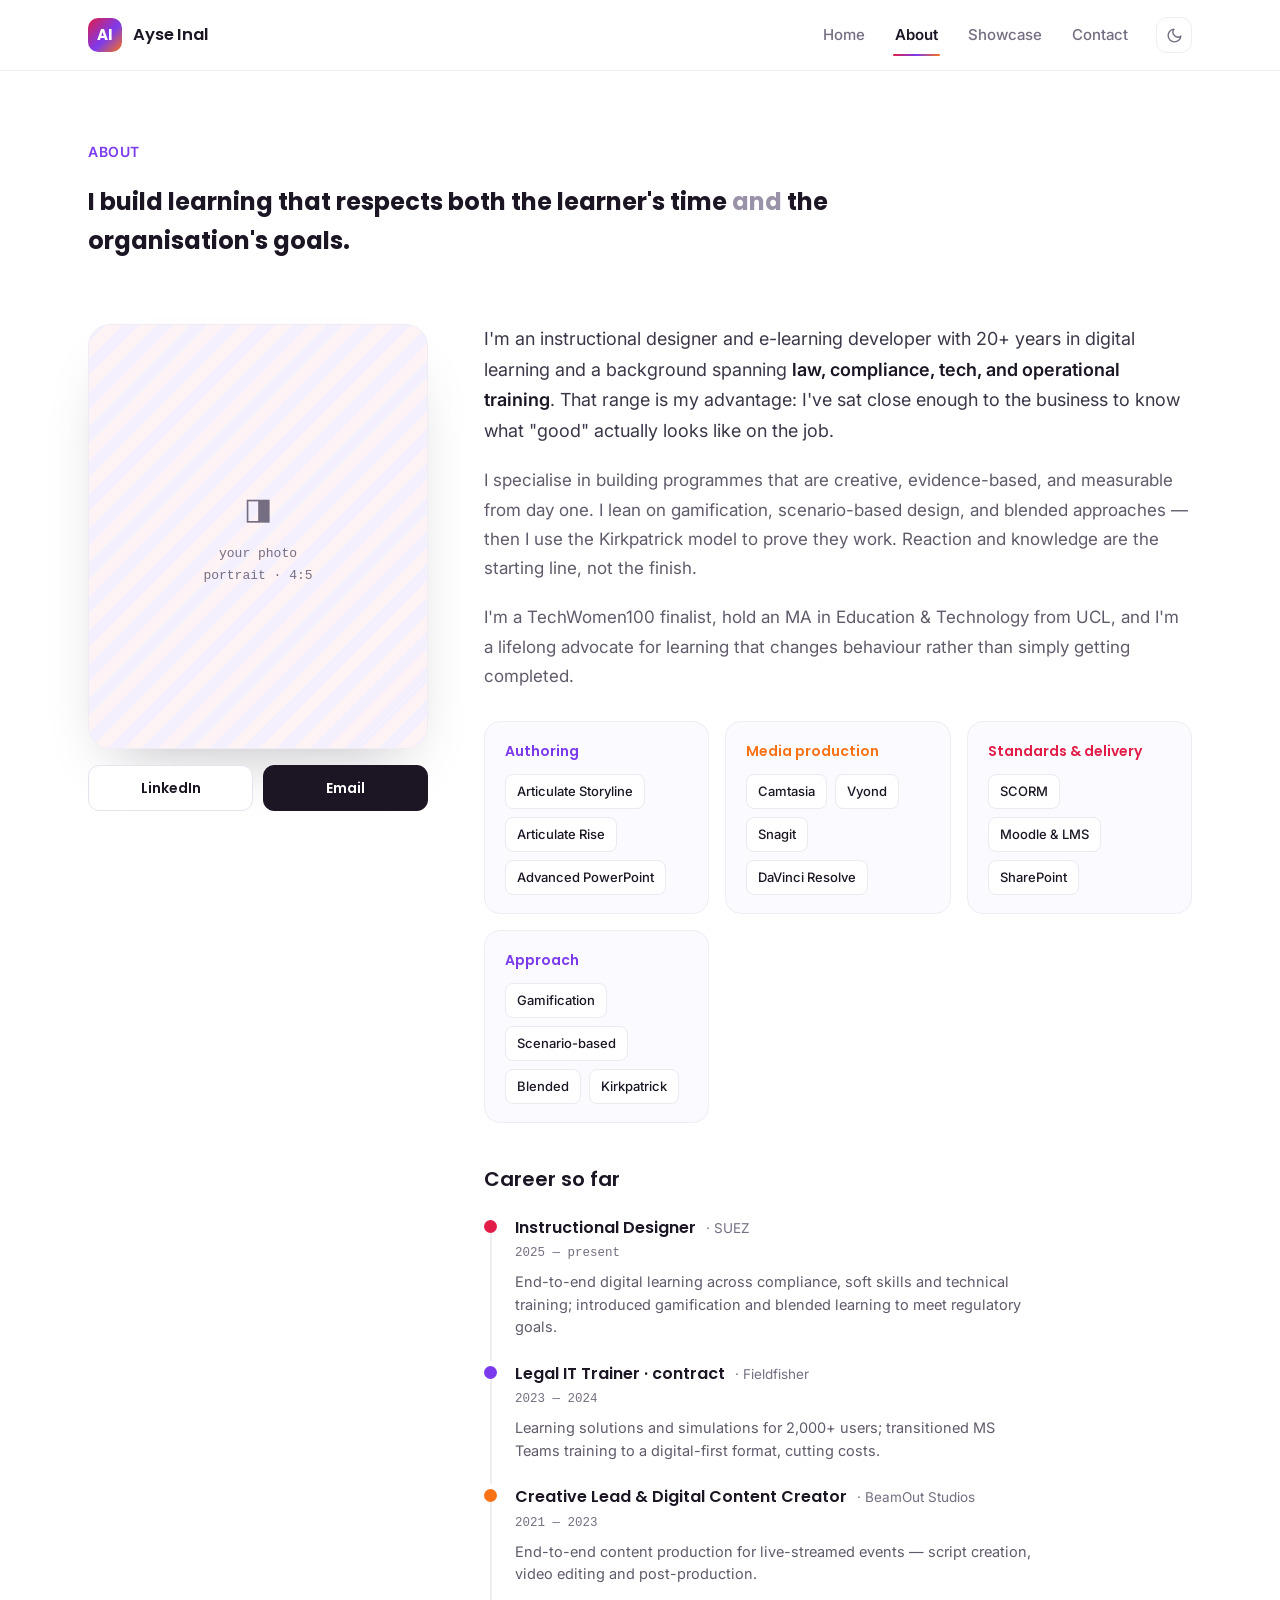
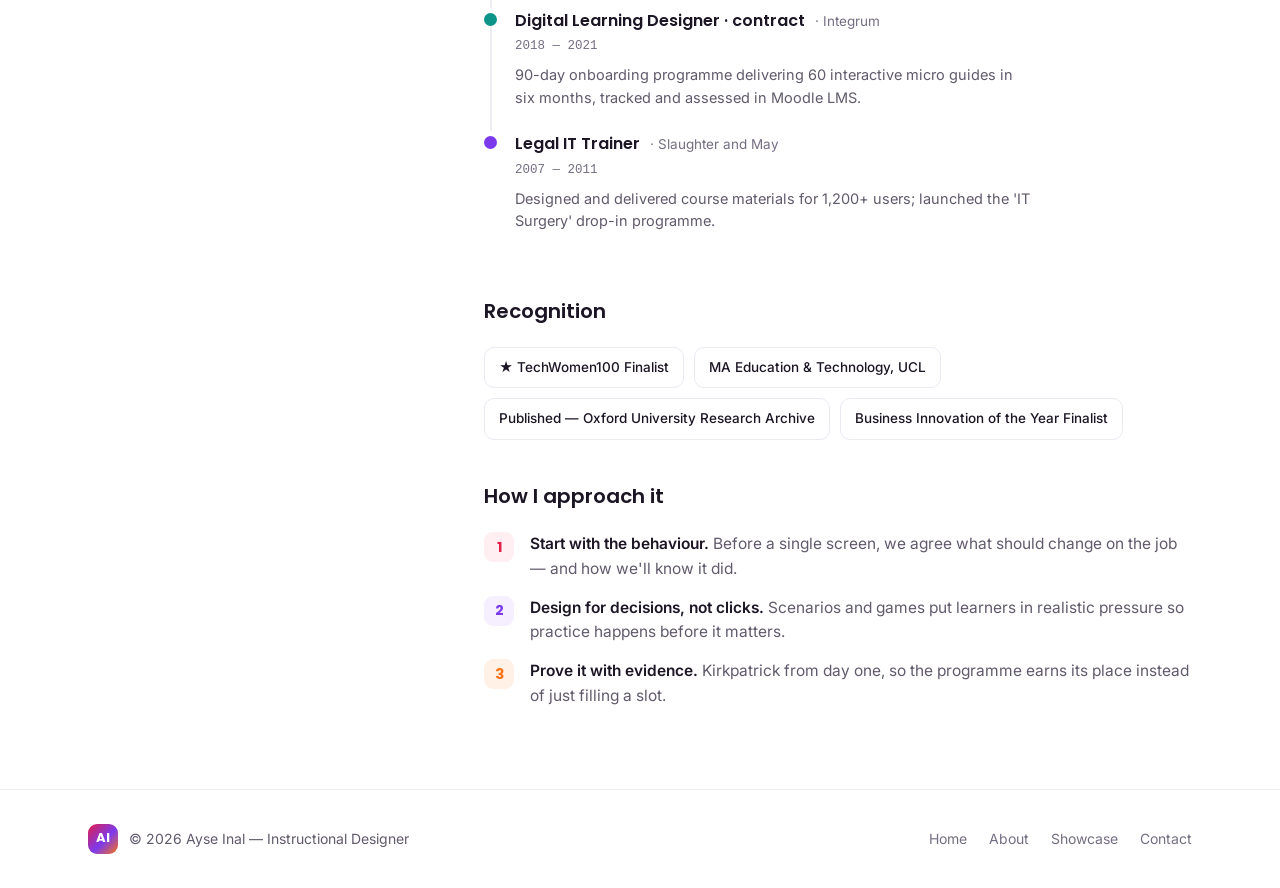
==== commit 72d97e27: "Added dark theme" ====
--- a/about.html
+++ b/about.html
@@ -5,7 +5,17 @@
 <meta name="viewport" content="width=device-width, initial-scale=1">
 <title>About — Ayse Inal</title>
 <meta name="description" content="Ayse Inal — instructional designer with 20+ years across law, compliance, tech and operational training. TechWomen100 finalist, MA Education & Technology (UCL).">
+<meta name="color-scheme" content="light dark">
 <link rel="icon" type="image/svg+xml" href="assets/favicon.svg">
+<script>
+// Apply the saved (or OS-preferred) theme before first paint.
+(function () {
+  var t; try { t = localStorage.getItem('theme'); } catch (err) {}
+  if (t === 'dark' || (!t && matchMedia('(prefers-color-scheme: dark)').matches)) {
+    document.documentElement.setAttribute('data-theme', 'dark');
+  }
+})();
+</script>
 <link rel="preconnect" href="https://fonts.googleapis.com">
 <link rel="preconnect" href="https://fonts.gstatic.com" crossorigin>
 <link href="https://fonts.googleapis.com/css2?family=Poppins:wght@500;600;700&family=Inter:wght@400;500;600;700&display=swap" rel="stylesheet">
@@ -27,6 +37,12 @@
         <li><a href="about.html" aria-current="page">About</a></li>
         <li><a href="showcase.html">Showcase</a></li>
         <li><a href="contact.html">Contact</a></li>
+        <li>
+          <button type="button" class="theme-toggle" data-theme-toggle aria-pressed="false" aria-label="Switch to dark theme">
+            <svg class="icon-moon" width="17" height="17" viewBox="0 0 24 24" fill="none" stroke="currentColor" stroke-width="2" stroke-linecap="round" stroke-linejoin="round" aria-hidden="true"><path d="M21 12.79A9 9 0 1 1 11.21 3 7 7 0 0 0 21 12.79z"/></svg>
+            <svg class="icon-sun" width="17" height="17" viewBox="0 0 24 24" fill="none" stroke="currentColor" stroke-width="2" stroke-linecap="round" stroke-linejoin="round" aria-hidden="true"><circle cx="12" cy="12" r="4"/><path d="M12 2v2M12 20v2M4.93 4.93l1.41 1.41M17.66 17.66l1.41 1.41M2 12h2M20 12h2M4.93 19.07l1.41-1.41M17.66 6.34l1.41-1.41"/></svg>
+          </button>
+        </li>
       </ul>
     </nav>
   </div>
@@ -231,5 +247,6 @@
   </div>
 </footer>
 
+<script src="js/main.js"></script>
 </body>
 </html>
--- a/css/styles.css
+++ b/css/styles.css
@@ -5,6 +5,9 @@
    ========================================================================== */
 
 :root {
+  /* color-scheme is how the browser (and extensions like Dark Reader)
+     know which theme is active — keep it in sync with the palette */
+  color-scheme: light;
   --ink: #1c1524;
   --muted: #615a6b;
   --faint: #756e82;
@@ -17,6 +20,15 @@
   --violet: #7c3aed;
   --orange: #f97316;
   --teal: #0d9488;
+  --bg: #fff;
+  --card: #fff;
+  --nav-bg: rgba(255, 255, 255, .82);
+  --line-strong: #e6e2ee;
+  --tint-violet: #f5efff;
+  --tint-rose: #ffeef2;
+  --tint-orange: #fff1e6;
+  --band: #1c1524;      /* the deliberately-dark surfaces (statement, badges) */
+  --on-ink: #fff;       /* text placed on an --ink background */
   --grad: linear-gradient(120deg, #e11d48, #7c3aed 60%, #f97316);
   --grad-logo: linear-gradient(135deg, #e11d48, #7c3aed 55%, #f97316);
   --font-head: Poppins, Inter, system-ui, sans-serif;
@@ -24,13 +36,42 @@
   --font-mono: 'Courier New', monospace;
 }
 
+/* Dark theme — set via data-theme on <html> (see the inline script in each
+   page's <head> and the toggle in js/main.js). The rose/violet/orange accents
+   are lifted a step so small text keeps contrast on the dark ground; the
+   gradient buttons keep their original colours (white text still passes). */
+[data-theme="dark"] {
+  color-scheme: dark;
+  --ink: #ece7f3;
+  --muted: #a79ebb;
+  --faint: #9d94b0;
+  --hairline: #2b2338;
+  --hairline-soft: #261f31;
+  --chipline: #322a41;
+  --bg-soft: #1a1424;
+  --seg-bg: #251d33;
+  --rose: #fb7185;
+  --violet: #a78bfa;
+  --orange: #fb923c;
+  --teal: #2dd4bf;
+  --bg: #120d1b;
+  --card: #1c1627;
+  --nav-bg: rgba(18, 13, 27, .82);
+  --line-strong: #372e48;
+  --tint-violet: #2b2144;
+  --tint-rose: #3a1b28;
+  --tint-orange: #3a2517;
+  --band: #1f1729;
+  --on-ink: #171021;
+}
+
 * { box-sizing: border-box; }
 
 html { scroll-behavior: smooth; }
 
 body {
   margin: 0;
-  background: #fff;
+  background: var(--bg);
   color: var(--ink);
   font-family: var(--font-body);
   font-size: 16px;
@@ -39,6 +80,7 @@
 }
 
 ::selection { background: #f5d6df; color: #1c1524; }
+[data-theme="dark"] ::selection { background: #46306e; color: #f2edf9; }
 
 img { max-width: 100%; display: block; }
 
@@ -83,7 +125,7 @@
   top: 0;
   z-index: 100;
   background: var(--ink);
-  color: #fff;
+  color: var(--on-ink);
   padding: 10px 18px;
   border-radius: 0 0 12px 0;
   font-weight: 600;
@@ -119,6 +161,11 @@
   background-clip: text;
   color: transparent;
 }
+
+/* brighter gradient stops for text clipped on a dark ground */
+[data-theme="dark"] .grad-text { background-image: linear-gradient(120deg, #fb7185, #a78bfa 60%, #fb923c); }
+[data-theme="dark"] .grad-text-warm { background-image: linear-gradient(120deg, #fb923c, #fb7185, #a78bfa); }
+[data-theme="dark"] .grad-text-rv { background-image: linear-gradient(120deg, #fb7185, #a78bfa); }
 
 /* ---------- buttons ---------- */
 
@@ -147,14 +194,15 @@
 
 .btn-outline {
   color: var(--ink);
-  background: #fff;
-  border: 1.5px solid #e6e2ee;
+  background: var(--card);
+  border: 1.5px solid var(--line-strong);
   padding: 15px 26px;
 }
 .btn-outline:hover { border-color: var(--ink); transform: translateY(-2px); }
 
 .btn-light {
-  color: var(--ink);
+  /* sits on the always-dark statement band, so fixed colours in both themes */
+  color: #1c1524;
   background: #fff;
   padding: 16px 30px;
 }
@@ -165,7 +213,7 @@
   font-family: var(--font-head);
   font-weight: 600;
   font-size: 14px;
-  color: #fff;
+  color: var(--on-ink);
   background: var(--ink);
   border-radius: 11px;
   padding: 11px 20px;
@@ -182,7 +230,7 @@
   position: sticky;
   top: 0;
   z-index: 40;
-  background: rgba(255, 255, 255, .82);
+  background: var(--nav-bg);
   backdrop-filter: blur(14px);
   -webkit-backdrop-filter: blur(14px);
   border-bottom: 1px solid var(--hairline);
@@ -263,11 +311,31 @@
   background: linear-gradient(90deg, #e11d48, #7c3aed, #f97316);
 }
 
+.theme-toggle {
+  width: 36px;
+  height: 36px;
+  border-radius: 11px;
+  border: 1px solid var(--hairline);
+  background: transparent;
+  cursor: pointer;
+  display: inline-flex;
+  align-items: center;
+  justify-content: center;
+  color: var(--faint);
+  transition: color .15s, border-color .15s;
+}
+.theme-toggle:hover { color: var(--ink); border-color: var(--line-strong); }
+.theme-toggle svg { display: block; }
+.theme-toggle .icon-sun { display: none; }
+[data-theme="dark"] .theme-toggle .icon-sun { display: block; }
+[data-theme="dark"] .theme-toggle .icon-moon { display: none; }
+
 @media (max-width: 480px) {
   .brand-name { display: none; }
-  .nav-links { gap: 16px; }
+  .nav-links { gap: 12px; }
   .nav-links a { font-size: 14px; }
-  .nav-inner { padding: 0 20px; }
+  .nav-inner { padding: 0 16px; gap: 14px; }
+  .theme-toggle { width: 32px; height: 32px; }
 }
 
 /* ---------- footer ---------- */
@@ -337,8 +405,8 @@
   gap: 8px;
   padding: 7px 15px;
   border-radius: 999px;
-  background: #f7f3ff;
-  border: 1px solid #ece4ff;
+  background: var(--tint-violet);
+  border: 1px solid var(--chipline);
   font-size: 13px;
   font-weight: 600;
   color: var(--violet);
@@ -394,7 +462,7 @@
 .feature-card {
   border-radius: 22px;
   border: 1px solid var(--hairline);
-  background: #fff;
+  background: var(--card);
   box-shadow: 0 30px 60px -28px rgba(28, 21, 36, .28);
   overflow: hidden;
   transform: rotate(-2.5deg);
@@ -412,9 +480,9 @@
   padding: 4px 9px;
   border-radius: 6px;
   color: var(--violet);
-  background: #f5efff;
-}
-.tag-rose { color: var(--rose); background: #ffeef2; }
+  background: var(--tint-violet);
+}
+.tag-rose { color: var(--rose); background: var(--tint-rose); }
 
 .feature-title { font-family: var(--font-head); font-weight: 600; font-size: 16px; }
 
@@ -437,7 +505,7 @@
 .float-a {
   top: -16px;
   right: -14px;
-  background: #fff;
+  background: var(--card);
   border: 1px solid var(--hairline);
   box-shadow: 0 16px 30px -14px rgba(28, 21, 36, .3);
 }
@@ -447,7 +515,7 @@
 .float-b {
   bottom: -18px;
   left: -20px;
-  background: var(--ink);
+  background: var(--band);
   color: #fff;
   box-shadow: 0 16px 34px -12px rgba(28, 21, 36, .5);
   animation-duration: 6.5s;
@@ -515,7 +583,7 @@
 .marquee-card {
   width: 230px;
   flex: none;
-  background: #fff;
+  background: var(--card);
   border: 1px solid var(--hairline);
   border-radius: 16px;
   overflow: hidden;
@@ -540,7 +608,7 @@
 
 .statement {
   border-radius: 26px;
-  background: var(--ink);
+  background: var(--band);
   color: #fff;
   padding: clamp(36px, 5vw, 58px) clamp(28px, 4.5vw, 52px);
   display: flex;
@@ -673,9 +741,9 @@
   text-decoration: none;
   transition: border-color .18s;
 }
-.side-link.linkedin { color: var(--ink); background: #fff; border: 1.5px solid #e6e2ee; }
+.side-link.linkedin { color: var(--ink); background: var(--card); border: 1.5px solid var(--line-strong); }
 .side-link.linkedin:hover { border-color: var(--ink); }
-.side-link.email { color: #fff; background: var(--ink); border: 1.5px solid var(--ink); }
+.side-link.email { color: var(--on-ink); background: var(--ink); border: 1.5px solid var(--ink); }
 
 .about-main { flex: 1 1 460px; min-width: 320px; }
 
@@ -685,6 +753,7 @@
   color: #3c3648;
   margin: 0 0 20px;
 }
+[data-theme="dark"] .about-main .lead { color: #d4cde0; }
 .about-main .lead strong { color: var(--ink); font-weight: 600; }
 
 .about-main .body-para {
@@ -723,7 +792,7 @@
 .tool-chips span {
   font-size: 13px;
   font-weight: 500;
-  background: #fff;
+  background: var(--card);
   border: 1px solid var(--chipline);
   padding: 6px 11px;
   border-radius: 8px;
@@ -779,7 +848,7 @@
   font-size: 13.5px;
   font-weight: 500;
   color: var(--ink);
-  background: #fff;
+  background: var(--card);
   border: 1px solid var(--chipline);
   padding: 9px 14px;
   border-radius: 10px;
@@ -801,9 +870,9 @@
   align-items: center;
   justify-content: center;
 }
-.step-num.n1 { background: #ffeef2; color: var(--rose); }
-.step-num.n2 { background: #f5efff; color: var(--violet); }
-.step-num.n3 { background: #fff1e6; color: var(--orange); }
+.step-num.n1 { background: var(--tint-rose); color: var(--rose); }
+.step-num.n2 { background: var(--tint-violet); color: var(--violet); }
+.step-num.n3 { background: var(--tint-orange); color: var(--orange); }
 
 .approach-step p { margin: 0; font-size: 15.5px; line-height: 1.6; color: var(--muted); }
 .approach-step strong { color: var(--ink); font-weight: 600; }
@@ -846,6 +915,7 @@
   color: var(--ink);
   box-shadow: 0 2px 6px -2px rgba(28, 21, 36, .25);
 }
+[data-theme="dark"] .seg-btn[aria-pressed="true"] { background: #382e4c; }
 
 .result-count { font-size: 14px; color: var(--faint); }
 
@@ -865,15 +935,16 @@
   border-radius: 999px;
   cursor: pointer;
   transition: all .15s;
-  background: #fff;
-  color: #6f6878;
+  background: var(--card);
+  color: var(--muted);
   border: 1px solid var(--chipline);
 }
 .chip:hover { border-color: #c9c2d6; color: var(--ink); }
+[data-theme="dark"] .chip:hover { border-color: #4a4060; }
 
 .chip[aria-pressed="true"] {
   background: var(--ink);
-  color: #fff;
+  color: var(--on-ink);
   border-color: var(--ink);
 }
 
@@ -889,7 +960,7 @@
   border: 1px solid var(--hairline);
   border-radius: 18px;
   overflow: hidden;
-  background: #fff;
+  background: var(--card);
   display: flex;
   flex-direction: column;
   transition: transform .2s, box-shadow .2s;
@@ -909,7 +980,7 @@
   left: 12px;
   font-size: 11.5px;
   font-weight: 600;
-  color: var(--ink);
+  color: #1c1524;
   background: rgba(255, 255, 255, .92);
   padding: 4px 10px;
   border-radius: 7px;
@@ -921,7 +992,7 @@
   right: 12px;
   font-size: 11.5px;
   font-weight: 500;
-  color: var(--ink);
+  color: #1c1524;
   background: rgba(255, 255, 255, .92);
   padding: 4px 10px;
   border-radius: 7px;
@@ -1008,6 +1079,22 @@
   display: flex;
   flex-direction: column;
   box-shadow: 0 40px 90px -30px rgba(20, 15, 26, .7);
+}
+
+/* Embedded courses are authored against a light page, so the viewer panel
+   keeps the light palette in both themes — the course always sits on white. */
+[data-theme="dark"] .lightbox-panel {
+  color-scheme: light;
+  color: #1c1524;
+  --ink: #1c1524;
+  --muted: #615a6b;
+  --faint: #756e82;
+  --hairline: #efecf4;
+  --bg-soft: #fbfaff;
+  --seg-bg: #f4f1fa;
+  --violet: #7c3aed;
+  --orange: #f97316;
+  --on-ink: #fff;
 }
 
 .lb-head {
@@ -1180,9 +1267,9 @@
   justify-content: center;
   font-size: 18px;
 }
-.email-card .contact-card-icon { background: #ffeef2; color: var(--rose); }
+.email-card .contact-card-icon { background: var(--tint-rose); color: var(--rose); }
 .linkedin-card .contact-card-icon {
-  background: #f5efff;
+  background: var(--tint-violet);
   color: var(--violet);
   font-family: var(--font-head);
   font-weight: 700;
@@ -1218,9 +1305,9 @@
   font-family: var(--font-body);
   font-size: 15px;
   padding: 13px 15px;
-  border: 1.5px solid #e6e2ee;
+  border: 1.5px solid var(--line-strong);
   border-radius: 11px;
-  background: #fff;
+  background: var(--card);
   color: var(--ink);
 }
 
@@ -1253,6 +1340,8 @@
 .form-status[hidden] { display: none; }
 .form-status.ok { background: #ecfdf5; color: #047857; font-weight: 500; }
 .form-status.error { background: #fff1f2; color: #be123c; font-weight: 500; }
+[data-theme="dark"] .form-status.ok { background: #0d2b21; color: #34d399; }
+[data-theme="dark"] .form-status.error { background: #391722; color: #fb7185; }
 .form-status a { color: inherit; font-weight: 600; }
 
 .form-note {
